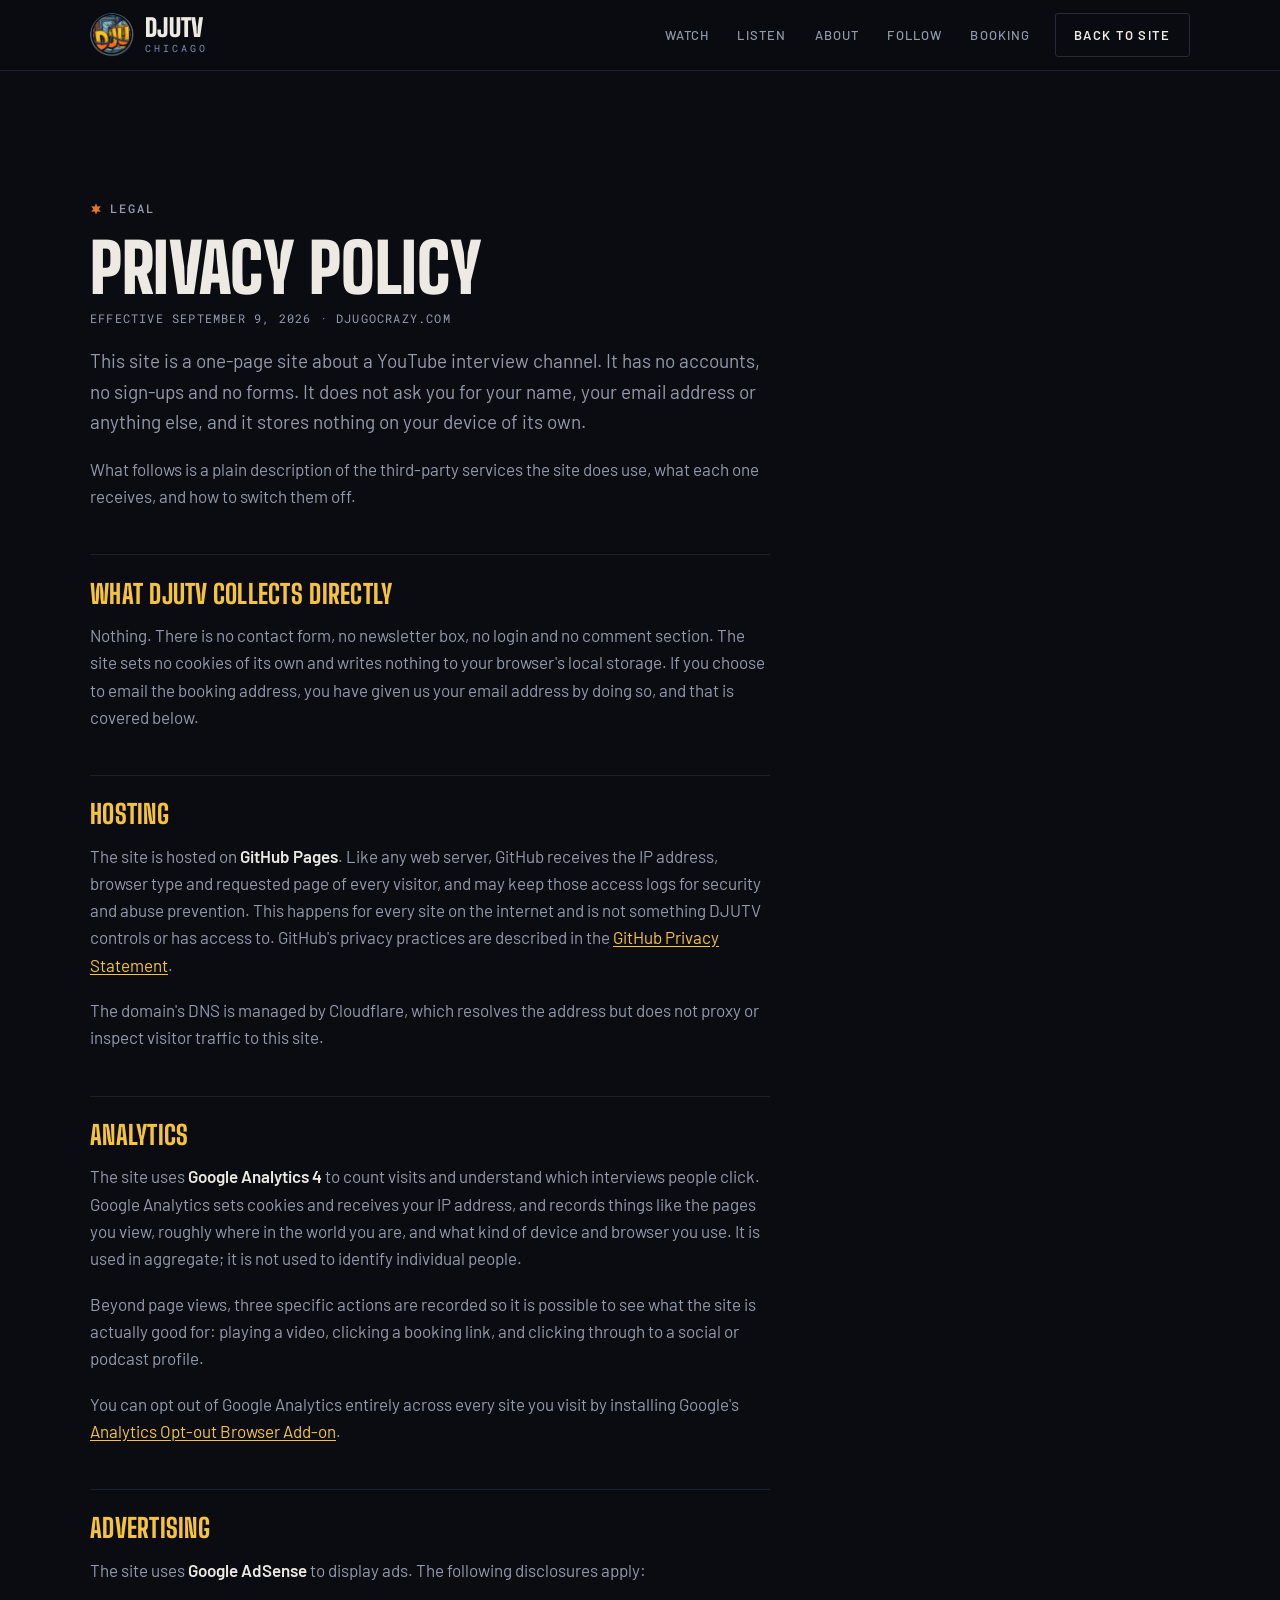
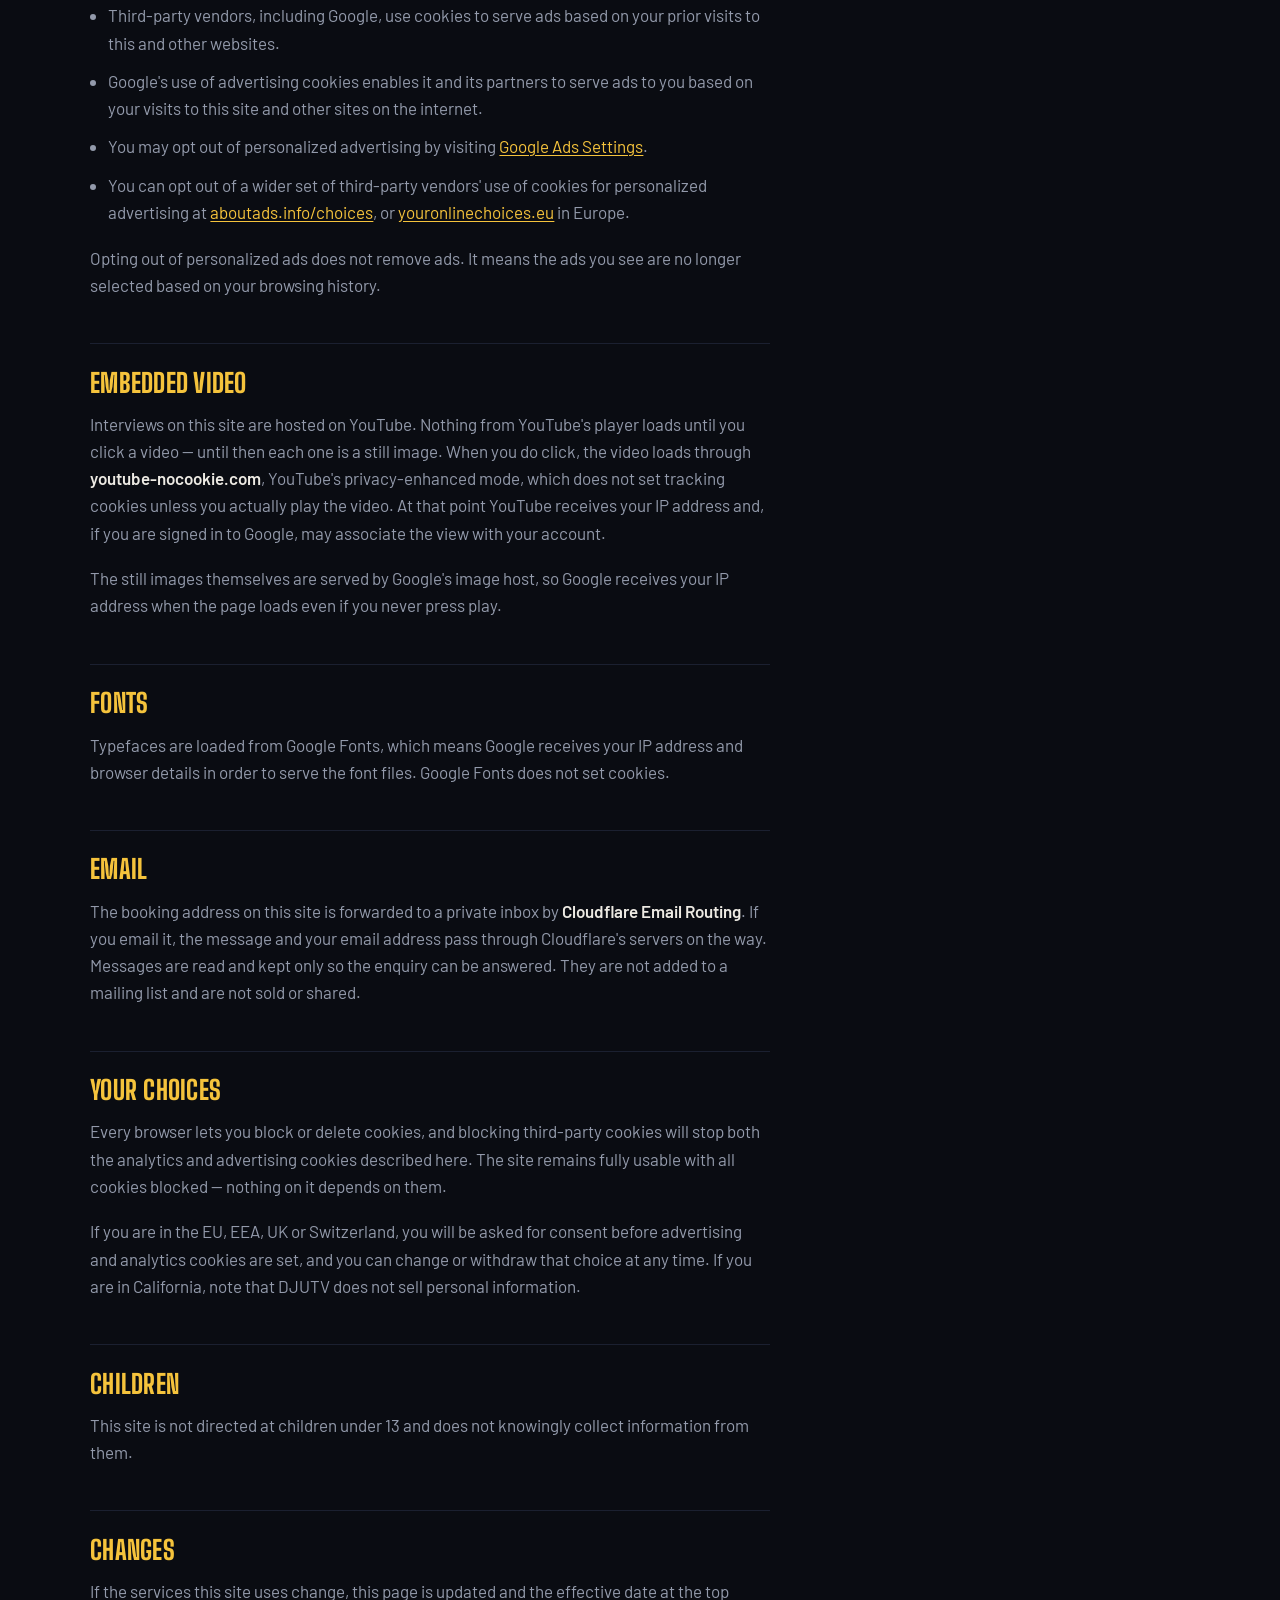
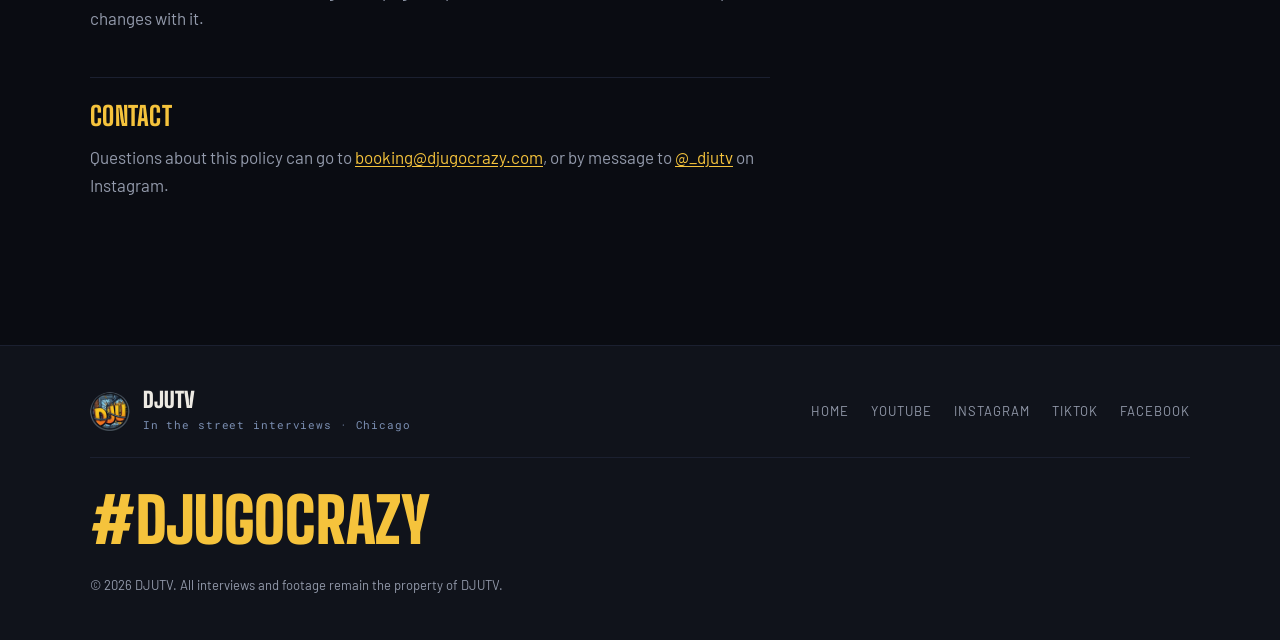
==== privacy.html @ 89e709fd "Add the privacy policy AdSense approval requires AdSense will not approve a site that has no privacy" ====
<!doctype html>
<html lang="en">
<head>
<meta charset="utf-8">
<meta name="viewport" content="width=device-width, initial-scale=1">
<title>Privacy Policy — DJUTV</title>
<meta name="description" content="How djugocrazy.com handles visitor data: analytics, advertising, embedded video and email.">
<meta name="theme-color" content="#0A0C12">
<link rel="canonical" href="https://djugocrazy.com/privacy.html">
<meta name="robots" content="index, follow">

<link rel="icon" href="assets/img/favicon.png" type="image/png">
<link rel="apple-touch-icon" href="assets/img/dju-logo-sm.png">

<link rel="preconnect" href="https://fonts.googleapis.com">
<link rel="preconnect" href="https://fonts.gstatic.com" crossorigin>
<link rel="stylesheet" href="https://fonts.googleapis.com/css2?family=Big+Shoulders+Display:wght@500;700;800;900&family=Barlow:ital,wght@0,400;0,500;0,600;1,400&family=Roboto+Mono:wght@400;500&display=swap">
<link rel="stylesheet" href="assets/css/styles.css">
</head>
<body>

<svg class="sprite" aria-hidden="true" focusable="false">
  <symbol id="star6" viewBox="0 0 24 24">
    <path d="M12 1 L14.75 7.24 L21.53 6.5 L17.5 12 L21.53 17.5 L14.75 16.76 L12 23 L9.25 16.76 L2.47 17.5 L6.5 12 L2.47 6.5 L9.25 7.24 Z"/>
  </symbol>
</svg>

<a class="skip-link" href="#main">Skip to content</a>

<header class="masthead">
  <div class="wrap masthead__inner">
    <a class="brand" href="index.html">
      <img class="brand__mark" src="assets/img/dju-logo-sm.png" alt="" width="44" height="44">
      <span class="brand__text">
        <span class="brand__name">DJUTV</span>
        <span class="brand__sub">Chicago</span>
      </span>
    </a>
    <nav class="nav" aria-label="Primary">
      <a href="index.html#watch">Watch</a>
      <a href="index.html#listen">Listen</a>
      <a href="index.html#about">About</a>
      <a href="index.html#follow">Follow</a>
      <a href="index.html#booking">Booking</a>
    </nav>
    <a class="btn btn--ghost masthead__cta" href="index.html">Back to site</a>
  </div>
</header>

<main id="main" class="section">
  <div class="wrap">
   <div class="legal">
    <p class="eyebrow"><svg class="star" aria-hidden="true"><use href="#star6"></use></svg> Legal</p>
    <h1 class="legal__title">Privacy Policy</h1>
    <p class="legal__date">Effective September 9, 2026 · djugocrazy.com</p>

    <p class="legal__lede">This site is a one-page site about a YouTube interview channel. It has no
    accounts, no sign-ups and no forms. It does not ask you for your name, your email address or
    anything else, and it stores nothing on your device of its own.</p>

    <p>What follows is a plain description of the third-party services the site does use, what each
    one receives, and how to switch them off.</p>

    <h2>What DJUTV collects directly</h2>
    <p>Nothing. There is no contact form, no newsletter box, no login and no comment section. The
    site sets no cookies of its own and writes nothing to your browser's local storage. If you
    choose to email the booking address, you have given us your email address by doing so, and that
    is covered below.</p>

    <h2>Hosting</h2>
    <p>The site is hosted on <strong>GitHub Pages</strong>. Like any web server, GitHub receives the
    IP address, browser type and requested page of every visitor, and may keep those access logs for
    security and abuse prevention. This happens for every site on the internet and is not something
    DJUTV controls or has access to. GitHub's privacy practices are described in the
    <a href="https://docs.github.com/site-policy/privacy-policies/github-privacy-statement" target="_blank" rel="noopener">GitHub Privacy Statement</a>.</p>
    <p>The domain's DNS is managed by Cloudflare, which resolves the address but does not proxy or
    inspect visitor traffic to this site.</p>

    <h2>Analytics</h2>
    <p>The site uses <strong>Google Analytics 4</strong> to count visits and understand which
    interviews people click. Google Analytics sets cookies and receives your IP address, and records
    things like the pages you view, roughly where in the world you are, and what kind of device and
    browser you use. It is used in aggregate; it is not used to identify individual people.</p>
    <p>Beyond page views, three specific actions are recorded so it is possible to see what the site
    is actually good for: playing a video, clicking a booking link, and clicking through to a social
    or podcast profile.</p>
    <p>You can opt out of Google Analytics entirely across every site you visit by installing
    Google's <a href="https://tools.google.com/dlpage/gaoptout" target="_blank" rel="noopener">Analytics Opt-out Browser Add-on</a>.</p>

    <h2>Advertising</h2>
    <p>The site uses <strong>Google AdSense</strong> to display ads. The following disclosures apply:</p>
    <ul>
      <li>Third-party vendors, including Google, use cookies to serve ads based on your prior visits
      to this and other websites.</li>
      <li>Google's use of advertising cookies enables it and its partners to serve ads to you based
      on your visits to this site and other sites on the internet.</li>
      <li>You may opt out of personalized advertising by visiting
      <a href="https://www.google.com/settings/ads" target="_blank" rel="noopener">Google Ads Settings</a>.</li>
      <li>You can opt out of a wider set of third-party vendors' use of cookies for personalized
      advertising at <a href="https://www.aboutads.info/choices/" target="_blank" rel="noopener">aboutads.info/choices</a>,
      or <a href="https://www.youronlinechoices.eu/" target="_blank" rel="noopener">youronlinechoices.eu</a> in Europe.</li>
    </ul>
    <p>Opting out of personalized ads does not remove ads. It means the ads you see are no longer
    selected based on your browsing history.</p>

    <h2>Embedded video</h2>
    <p>Interviews on this site are hosted on YouTube. Nothing from YouTube's player loads until you
    click a video — until then each one is a still image. When you do click, the video loads through
    <strong>youtube-nocookie.com</strong>, YouTube's privacy-enhanced mode, which does not set
    tracking cookies unless you actually play the video. At that point YouTube receives your IP
    address and, if you are signed in to Google, may associate the view with your account.</p>
    <p>The still images themselves are served by Google's image host, so Google receives your IP
    address when the page loads even if you never press play.</p>

    <h2>Fonts</h2>
    <p>Typefaces are loaded from Google Fonts, which means Google receives your IP address and
    browser details in order to serve the font files. Google Fonts does not set cookies.</p>

    <h2>Email</h2>
    <p>The booking address on this site is forwarded to a private inbox by
    <strong>Cloudflare Email Routing</strong>. If you email it, the message and your email address
    pass through Cloudflare's servers on the way. Messages are read and kept only so the enquiry can
    be answered. They are not added to a mailing list and are not sold or shared.</p>

    <h2>Your choices</h2>
    <p>Every browser lets you block or delete cookies, and blocking third-party cookies will stop
    both the analytics and advertising cookies described here. The site remains fully usable with
    all cookies blocked — nothing on it depends on them.</p>
    <p>If you are in the EU, EEA, UK or Switzerland, you will be asked for consent before
    advertising and analytics cookies are set, and you can change or withdraw that choice at any
    time. If you are in California, note that DJUTV does not sell personal information.</p>

    <h2>Children</h2>
    <p>This site is not directed at children under 13 and does not knowingly collect information
    from them.</p>

    <h2>Changes</h2>
    <p>If the services this site uses change, this page is updated and the effective date at the top
    changes with it.</p>

    <h2>Contact</h2>
    <p>Questions about this policy can go to
    <a href="mailto:booking@djugocrazy.com">booking@djugocrazy.com</a>, or by message to
    <a href="https://www.instagram.com/_djutv" target="_blank" rel="noopener">@_djutv</a> on Instagram.</p>
   </div>
  </div>
</main>

<footer class="footer">
  <div class="wrap footer__inner">
    <div class="footer__brand">
      <img src="assets/img/dju-logo-sm.png" alt="" width="40" height="40">
      <div>
        <p class="footer__name">DJUTV</p>
        <p class="footer__tag">In the street interviews · Chicago</p>
      </div>
    </div>
    <nav class="footer__nav" aria-label="Footer">
      <a href="index.html">Home</a>
      <a href="https://www.youtube.com/@DJUTV" target="_blank" rel="noopener">YouTube</a>
      <a href="https://www.instagram.com/_djutv" target="_blank" rel="noopener">Instagram</a>
      <a href="https://www.tiktok.com/@djutv" target="_blank" rel="noopener">TikTok</a>
      <a href="https://www.facebook.com/DJUTV" target="_blank" rel="noopener">Facebook</a>
    </nav>
    <p class="footer__slogan">#DJUGOCRAZY</p>
    <p class="footer__legal">&copy; <span data-year>2026</span> DJUTV. All interviews and footage remain the property of DJUTV.</p>
  </div>
</footer>

<script src="assets/js/main.js" defer></script>
</body>
</html>
---- assets/css/styles.css ----
/* DJUTV — Chicago street-press identity.
   Palette sampled directly from the DJU logo: gold letterforms, ember halftone,
   steel-blue comic panel, blue-black ground. Committed dark theme by design. */

:root {
  --ink:        #0A0C12;
  --ink-2:      #10131B;
  --ink-3:      #171B26;
  --line:       #242A3A;
  --line-soft:  #1B2030;

  --gold:       #F5C33C;
  --gold-deep:  #C2941F;
  --ember:      #E0762A;
  --steel:      #7C90B4;

  --bone:       #EDEAE3;
  --ash:        #939AAB;

  --font-display: "Big Shoulders Display", "Oswald", "Arial Narrow", "Haettenschweiler", Impact, sans-serif;
  --font-body:    "Barlow", system-ui, -apple-system, "Segoe UI", sans-serif;
  --font-mono:    "Roboto Mono", ui-monospace, "SFMono-Regular", Menlo, monospace;

  --wrap:   1180px;
  --gutter: clamp(1.25rem, 4vw, 2.5rem);

  --step:   clamp(5.5rem, 10vw, 9rem);
  --radius: 3px;
}

*, *::before, *::after { box-sizing: border-box; }

html { scroll-behavior: smooth; }
@media (prefers-reduced-motion: reduce) {
  html { scroll-behavior: auto; }
  *, *::before, *::after { animation-duration: .001ms !important; animation-iteration-count: 1 !important; transition-duration: .001ms !important; }
}

body {
  margin: 0;
  background: var(--ink);
  color: var(--bone);
  font-family: var(--font-body);
  font-size: 1.0625rem;
  line-height: 1.6;
  -webkit-font-smoothing: antialiased;
}

img { max-width: 100%; display: block; }
img[hidden] { display: none; }

a { color: var(--gold); text-decoration: none; }

:focus-visible { outline: 2px solid var(--gold); outline-offset: 3px; }

.sprite { position: absolute; width: 0; height: 0; overflow: hidden; }

.wrap { width: 100%; max-width: var(--wrap); margin-inline: auto; padding-inline: var(--gutter); }

.skip-link {
  position: absolute; left: -9999px; top: 0; z-index: 100;
  background: var(--gold); color: var(--ink);
  padding: .75rem 1.25rem; font-weight: 600;
}
.skip-link:focus { left: 0; }

/* ---------- shared type ---------- */

.eyebrow {
  display: flex; align-items: center; gap: .5rem;
  margin: 0 0 1rem;
  font-family: var(--font-mono);
  font-size: .75rem; font-weight: 500;
  letter-spacing: .16em; text-transform: uppercase;
  color: var(--steel);
}
.star { width: 12px; height: 12px; flex: none; fill: var(--ember); }

.section__title {
  margin: 0;
  font-family: var(--font-display);
  font-weight: 800;
  font-size: clamp(2.1rem, 4.6vw, 3.4rem);
  line-height: .96;
  letter-spacing: -.005em;
  text-transform: uppercase;
  text-wrap: balance;
  color: var(--bone);
}

.prose { margin: 0 0 1.15rem; max-width: 62ch; color: var(--ash); }
.prose strong { color: var(--bone); font-weight: 600; }
.prose:last-child { margin-bottom: 0; }

.meta {
  margin: 0;
  display: flex; align-items: center; gap: .55rem;
  font-family: var(--font-mono); font-size: .75rem;
  letter-spacing: .05em; color: var(--ash);
  font-variant-numeric: tabular-nums;
}
.meta__dot { width: 3px; height: 3px; border-radius: 50%; background: var(--line); flex: none; }

.btn {
  display: inline-flex; align-items: center; justify-content: center;
  padding: .95rem 1.6rem;
  font-family: var(--font-body);
  font-size: .8125rem; font-weight: 600;
  letter-spacing: .1em; text-transform: uppercase;
  border-radius: var(--radius);
  border: 1px solid transparent;
  transition: background-color .18s ease, color .18s ease, border-color .18s ease;
}
.btn--gold { background: var(--gold); color: var(--ink); }
.btn--gold:hover { background: #FFD65E; }
.btn--ghost { border-color: var(--line); color: var(--bone); }
.btn--ghost:hover { border-color: var(--steel); background: var(--ink-2); }

/* ---------- masthead ---------- */

.masthead {
  position: sticky; top: 0; z-index: 40;
  background: rgba(10, 12, 18, .88);
  backdrop-filter: blur(14px);
  border-bottom: 1px solid var(--line-soft);
}
.masthead__inner { display: flex; align-items: center; gap: 1.5rem; height: 70px; }

.brand { display: flex; align-items: center; gap: .7rem; margin-right: auto; color: var(--bone); }
.brand__mark { width: 44px; height: 44px; border-radius: 50%; }
.brand__text { display: flex; flex-direction: column; line-height: 1; }
.brand__name {
  font-family: var(--font-display); font-weight: 900;
  font-size: 1.55rem; letter-spacing: .01em; text-transform: uppercase;
}
.brand__sub {
  font-family: var(--font-mono); font-size: .625rem;
  letter-spacing: .3em; text-transform: uppercase; color: var(--steel); margin-top: .2rem;
}

.nav { display: flex; gap: 1.75rem; }
.nav a {
  font-size: .8125rem; font-weight: 500; letter-spacing: .09em;
  text-transform: uppercase; color: var(--ash);
  transition: color .18s ease;
}
.nav a:hover { color: var(--bone); }

.masthead__cta { padding: .65rem 1.15rem; }

@media (max-width: 940px) { .nav { display: none; } }
@media (max-width: 420px) { .masthead__cta { display: none; } }

/* ---------- hero ---------- */

.hero { position: relative; overflow: hidden; padding-top: clamp(3rem, 7vw, 5.5rem); }
.hero__dots {
  position: absolute; inset: 0; width: 100%; height: 100%;
  z-index: 0; pointer-events: none; opacity: .5;
}
.hero > .wrap { position: relative; z-index: 1; }

.hero__inner {
  display: grid; grid-template-columns: minmax(0, 1.3fr) minmax(0, .7fr);
  gap: clamp(2rem, 5vw, 4rem); align-items: center;
  padding-bottom: clamp(3.25rem, 7vw, 5.5rem);
}
/* Sits above the badge so a wide fallback face can never be overlapped by it. */
.hero__copy { min-width: 0; position: relative; z-index: 2; }

.hero__title {
  margin: 0 0 1.5rem;
  font-family: var(--font-display);
  font-weight: 900;
  font-size: clamp(2.9rem, 8.4vw, 6.6rem);
  line-height: .84;
  letter-spacing: -.015em;
  text-transform: uppercase;
  color: var(--bone);
}
.hero__title em {
  font-style: normal;
  color: var(--gold);
  -webkit-text-stroke: 0;
}

.hero__lede { margin: 0 0 2.25rem; max-width: 46ch; font-size: clamp(1.0625rem, 1.5vw, 1.25rem); color: var(--ash); }
.hero__lede strong { color: var(--bone); font-weight: 600; }

.hero__actions { display: flex; flex-wrap: wrap; gap: .75rem; }

.hero__badge {
  justify-self: center;
  display: flex; flex-direction: column; align-items: center;
}
.hero__badge img {
  width: min(340px, 100%); height: auto;
  filter: drop-shadow(0 24px 60px rgba(0,0,0,.7));
}

.slogan {
  margin: 1.35rem 0 0;
  font-family: var(--font-display); font-weight: 800;
  font-size: clamp(1.3rem, 2.5vw, 1.85rem);
  line-height: 1; letter-spacing: .03em; text-transform: uppercase;
  color: var(--gold);
}

@media (max-width: 860px) {
  .hero__inner { grid-template-columns: 1fr; }
  .hero__badge { order: -1; justify-self: start; align-items: flex-start; }
  .hero__badge img { width: min(180px, 45%); }
  .slogan { margin-top: 1rem; }
}

/* ---------- stats ---------- */

.stats {
  display: grid; grid-template-columns: repeat(4, 1fr);
  margin: 0; padding: 2.25rem 0;
  border-top: 1px solid var(--line-soft);
  border-bottom: 1px solid var(--line-soft);
}
.stat { padding-inline: 1.25rem; border-left: 1px solid var(--line-soft); }
.stat:first-child { padding-left: 0; border-left: 0; }
.stat dt {
  font-family: var(--font-mono); font-size: .6875rem;
  letter-spacing: .14em; text-transform: uppercase; color: var(--steel);
}
.stat dd {
  margin: .35rem 0 0;
  font-family: var(--font-display); font-weight: 800;
  font-size: clamp(1.9rem, 3.6vw, 2.9rem); line-height: 1;
  color: var(--gold);
  font-variant-numeric: tabular-nums;
}
@media (max-width: 720px) {
  .stats { grid-template-columns: repeat(2, 1fr); gap: 1.5rem 0; }
  .stat:nth-child(odd) { padding-left: 0; border-left: 0; }
}

/* ---------- ticker ---------- */

.ticker {
  overflow: hidden; border-bottom: 1px solid var(--line-soft);
  background: var(--ink-2); padding: .9rem 0;
}
.ticker__track { display: flex; width: max-content; animation: slide 48s linear infinite; }
.ticker__set { display: flex; align-items: center; padding-right: 2.5rem; }
.ticker__set b {
  font-family: var(--font-display); font-weight: 700;
  font-size: 1.35rem; letter-spacing: .02em; text-transform: uppercase;
  color: var(--ash); white-space: nowrap;
}
.ticker__set i { width: 6px; height: 6px; margin: 0 1.5rem; background: var(--ember); flex: none; transform: rotate(45deg); }
@keyframes slide { from { transform: translateX(0); } to { transform: translateX(-50%); } }
@media (prefers-reduced-motion: reduce) { .ticker__track { animation: none; } }

/* ---------- sections ---------- */

.section { padding-block: var(--step); }
.section--alt { background: var(--ink-2); border-block: 1px solid var(--line-soft); }

.section__head {
  display: grid; grid-template-columns: 1fr auto; align-items: end;
  gap: 1rem; margin-bottom: clamp(2.5rem, 5vw, 3.75rem);
}
.section__head .eyebrow { grid-column: 1; margin-bottom: .6rem; }
.section__head .section__title { grid-column: 1; }
.section__link {
  grid-column: 2; grid-row: 2;
  font-family: var(--font-mono); font-size: .75rem;
  letter-spacing: .1em; text-transform: uppercase; color: var(--steel);
  white-space: nowrap;
}
.section__link:hover { color: var(--gold); }
@media (max-width: 640px) {
  .section__head { grid-template-columns: 1fr; }
  .section__link { grid-column: 1; grid-row: auto; }
}

/* ---------- player ---------- */

.player {
  position: relative; display: block; width: 100%;
  aspect-ratio: 16 / 9; padding: 0; margin: 0;
  border: 1px solid var(--line-soft); border-radius: var(--radius);
  background: var(--ink-3); overflow: hidden; cursor: pointer;
}
.player__thumb { position: absolute; inset: 0; width: 100%; height: 100%; object-fit: cover; z-index: 1; }
.player__poster {
  position: absolute; inset: 0; z-index: 0;
  display: grid; place-content: center; text-align: center;
  background: linear-gradient(145deg, #1D2434 0%, #10131B 60%, #241A0E 100%);
  font-family: var(--font-display); font-weight: 800;
  font-size: clamp(1.6rem, 4vw, 2.6rem); line-height: .95;
  text-transform: uppercase; letter-spacing: .02em; color: var(--gold-deep);
}
.player__play {
  position: absolute; z-index: 2; left: 50%; top: 50%;
  transform: translate(-50%, -50%);
  width: 66px; height: 66px; border-radius: 50%;
  display: grid; place-items: center;
  background: rgba(10, 12, 18, .72);
  border: 2px solid var(--gold);
  transition: background-color .2s ease, transform .2s ease;
}
.player__play svg { width: 26px; height: 26px; fill: var(--gold); margin-left: 3px; }
.player:hover .player__play { background: var(--gold); transform: translate(-50%, -50%) scale(1.06); }
.player:hover .player__play svg { fill: var(--ink); }
.player iframe { position: absolute; inset: 0; width: 100%; height: 100%; border: 0; z-index: 3; }

/* ---------- lead story ---------- */

.lead {
  display: grid; grid-template-columns: minmax(0, 1.5fr) minmax(0, 1fr);
  gap: clamp(1.75rem, 3.5vw, 3rem); align-items: center;
  padding-bottom: clamp(3rem, 6vw, 4.5rem);
  margin-bottom: clamp(3rem, 6vw, 4.5rem);
  border-bottom: 1px solid var(--line-soft);
}
.lead__body { display: flex; flex-direction: column; align-items: flex-start; gap: 1.05rem; }
.lead__title {
  margin: 0;
  font-family: var(--font-display); font-weight: 800;
  font-size: clamp(1.75rem, 3.1vw, 2.5rem); line-height: 1;
  text-transform: uppercase; text-wrap: balance; color: var(--bone);
}
.lead__dek { margin: 0; color: var(--ash); max-width: 44ch; }

.tag {
  margin: 0; padding: .3rem .6rem;
  font-family: var(--font-mono); font-size: .625rem; font-weight: 500;
  letter-spacing: .16em; text-transform: uppercase;
  border-radius: 2px;
}
.tag--live { background: rgba(224, 118, 42, .14); color: var(--ember); border: 1px solid rgba(224, 118, 42, .3); }

@media (max-width: 800px) { .lead { grid-template-columns: 1fr; } }

/* ---------- video grid ---------- */

.grid {
  display: grid; grid-template-columns: repeat(3, minmax(0, 1fr));
  gap: clamp(1.75rem, 3.5vw, 2.75rem);
}
.card { display: flex; flex-direction: column; gap: .95rem; }
.card__title {
  margin: 0;
  font-family: var(--font-body); font-weight: 600;
  font-size: 1.0625rem; line-height: 1.35; color: var(--bone);
}
@media (max-width: 900px) { .grid { grid-template-columns: repeat(2, minmax(0, 1fr)); } }
@media (max-width: 560px) { .grid { grid-template-columns: 1fr; } }

/* ---------- listen ---------- */

.listen {
  display: grid; grid-template-columns: minmax(0, 1fr) minmax(0, 1fr);
  gap: clamp(2rem, 5vw, 4rem); align-items: center;
}
.listen__copy .section__title { margin-bottom: 1.15rem; }

.platforms { list-style: none; margin: 0; padding: 0; display: flex; flex-direction: column; }
.platforms li + li { border-top: 1px solid var(--line-soft); }
.platforms a {
  display: flex; align-items: baseline; justify-content: space-between; gap: 1rem;
  padding: 1.15rem .25rem; color: var(--bone);
  transition: padding-inline-start .2s ease, color .2s ease;
}
.platforms a:hover { padding-inline-start: .9rem; color: var(--gold); }
.platforms__name { font-family: var(--font-display); font-weight: 700; font-size: 1.6rem; text-transform: uppercase; }
.platforms__go { font-family: var(--font-mono); font-size: .6875rem; letter-spacing: .14em; text-transform: uppercase; color: var(--steel); }
@media (max-width: 800px) { .listen { grid-template-columns: 1fr; } }

/* ---------- about ---------- */

.about {
  display: grid; grid-template-columns: minmax(0, 1.45fr) minmax(0, .8fr);
  gap: clamp(2rem, 5vw, 4rem);
}
.about__main .section__title { margin-bottom: 1.35rem; }

.about__side { border-top: 2px solid var(--gold); padding-top: 1.4rem; }
.about__sideTitle {
  margin: 0 0 1.1rem;
  font-family: var(--font-mono); font-size: .6875rem; font-weight: 500;
  letter-spacing: .16em; text-transform: uppercase; color: var(--steel);
}
.coverage { list-style: none; margin: 0; padding: 0; display: flex; flex-direction: column; gap: 1.2rem; }
.coverage li { font-size: .9375rem; line-height: 1.5; color: var(--ash); }
.coverage span {
  display: block; margin-bottom: .2rem;
  font-family: var(--font-display); font-weight: 700; font-size: 1.3rem;
  text-transform: uppercase; letter-spacing: .01em; color: var(--bone);
}
@media (max-width: 820px) { .about { grid-template-columns: 1fr; } }

/* ---------- socials ---------- */

.socials {
  list-style: none; margin: 0; padding: 0;
  display: grid; grid-template-columns: repeat(3, minmax(0, 1fr)); gap: 1px;
  background: var(--line-soft); border: 1px solid var(--line-soft);
}
.social a {
  display: flex; flex-direction: column; gap: .45rem;
  height: 100%; padding: 1.9rem 1.6rem;
  background: var(--ink-2); color: var(--bone);
  transition: background-color .2s ease;
}
.social a:hover { background: var(--ink-3); }
.social__net {
  font-family: var(--font-mono); font-size: .6875rem;
  letter-spacing: .16em; text-transform: uppercase; color: var(--steel);
}
.social__handle {
  font-family: var(--font-display); font-weight: 800;
  font-size: 1.65rem; line-height: 1; text-transform: uppercase;
}
.social__count { font-family: var(--font-mono); font-size: .75rem; color: var(--ash); font-variant-numeric: tabular-nums; }
.social--lead a { background: var(--ink-3); box-shadow: inset 3px 0 0 var(--gold); }
.social--lead .social__handle { color: var(--gold); }
/* Five networks in a three-track grid: the lead takes two so no card sits alone. */
.social--lead { grid-column: span 2; }
@media (max-width: 860px) { .socials { grid-template-columns: repeat(2, minmax(0, 1fr)); } }
@media (max-width: 480px) {
  .socials { grid-template-columns: 1fr; }
  .social--lead { grid-column: auto; }
}

/* ---------- booking ---------- */

.booking { background: var(--ink); }
.booking__inner { max-width: 720px; }
.booking__title {
  margin: 0 0 1.15rem;
  font-family: var(--font-display); font-weight: 900;
  font-size: clamp(3rem, 8vw, 5.5rem); line-height: .85;
  text-transform: uppercase; letter-spacing: -.01em; color: var(--gold);
}
.booking__prose { margin-bottom: 2rem; }
.booking__actions { display: flex; flex-wrap: wrap; gap: .75rem; }

/* ---------- legal pages ---------- */

.legal { max-width: 68ch; }
.legal__title {
  margin: 0 0 .6rem;
  font-family: var(--font-display); font-weight: 900;
  font-size: clamp(2.6rem, 6.5vw, 4.25rem); line-height: .92;
  text-transform: uppercase; letter-spacing: -.005em; color: var(--bone);
}
.legal__date {
  margin: 0 0 2.5rem;
  font-family: var(--font-mono); font-size: .75rem;
  letter-spacing: .1em; text-transform: uppercase; color: var(--steel);
}
.legal__lede { font-size: 1.1875rem; color: var(--bone); }

.legal h2 {
  margin: 2.75rem 0 .85rem;
  padding-top: 1.6rem;
  border-top: 1px solid var(--line-soft);
  font-family: var(--font-display); font-weight: 800;
  font-size: 1.65rem; line-height: 1.05;
  text-transform: uppercase; letter-spacing: .01em; color: var(--gold);
}
.legal p { margin: 0 0 1.15rem; color: var(--ash); }
.legal p strong { color: var(--bone); font-weight: 600; }
.legal ul { margin: 0 0 1.15rem; padding-left: 1.15rem; color: var(--ash); }
.legal li { margin-bottom: .7rem; }
.legal a { text-decoration: underline; text-underline-offset: 2px; }
.legal a:hover { color: #FFD65E; }

/* ---------- footer ---------- */

.footer { border-top: 1px solid var(--line-soft); padding-block: 2.75rem; background: var(--ink-2); }
.footer__inner { display: grid; gap: 1.5rem; }
.footer__brand { display: flex; align-items: center; gap: .8rem; }
.footer__brand img { border-radius: 50%; }
.footer__name {
  margin: 0; font-family: var(--font-display); font-weight: 900;
  font-size: 1.35rem; text-transform: uppercase; line-height: 1; color: var(--bone);
}
.footer__tag { margin: .25rem 0 0; font-family: var(--font-mono); font-size: .6875rem; letter-spacing: .08em; color: var(--steel); }
.footer__nav { display: flex; flex-wrap: wrap; gap: 1.35rem; }
.footer__nav a {
  font-size: .8125rem; letter-spacing: .08em; text-transform: uppercase; color: var(--ash);
  transition: color .18s ease;
}
.footer__nav a:hover { color: var(--gold); }
.footer__legal { margin: 0; font-size: .8125rem; color: var(--ash); }
.footer__slogan {
  margin: 0;
  font-family: var(--font-display); font-weight: 900;
  font-size: clamp(2.1rem, 6.5vw, 3.9rem); line-height: 1;
  letter-spacing: -.005em; text-transform: uppercase;
  color: var(--gold);
}

@media (min-width: 860px) {
  .footer__inner { grid-template-columns: auto 1fr; align-items: center; }
  .footer__nav { justify-content: flex-end; }
  .footer__slogan { grid-column: 1 / -1; padding-top: 1.9rem; border-top: 1px solid var(--line-soft); }
  .footer__legal { grid-column: 1 / -1; }
}
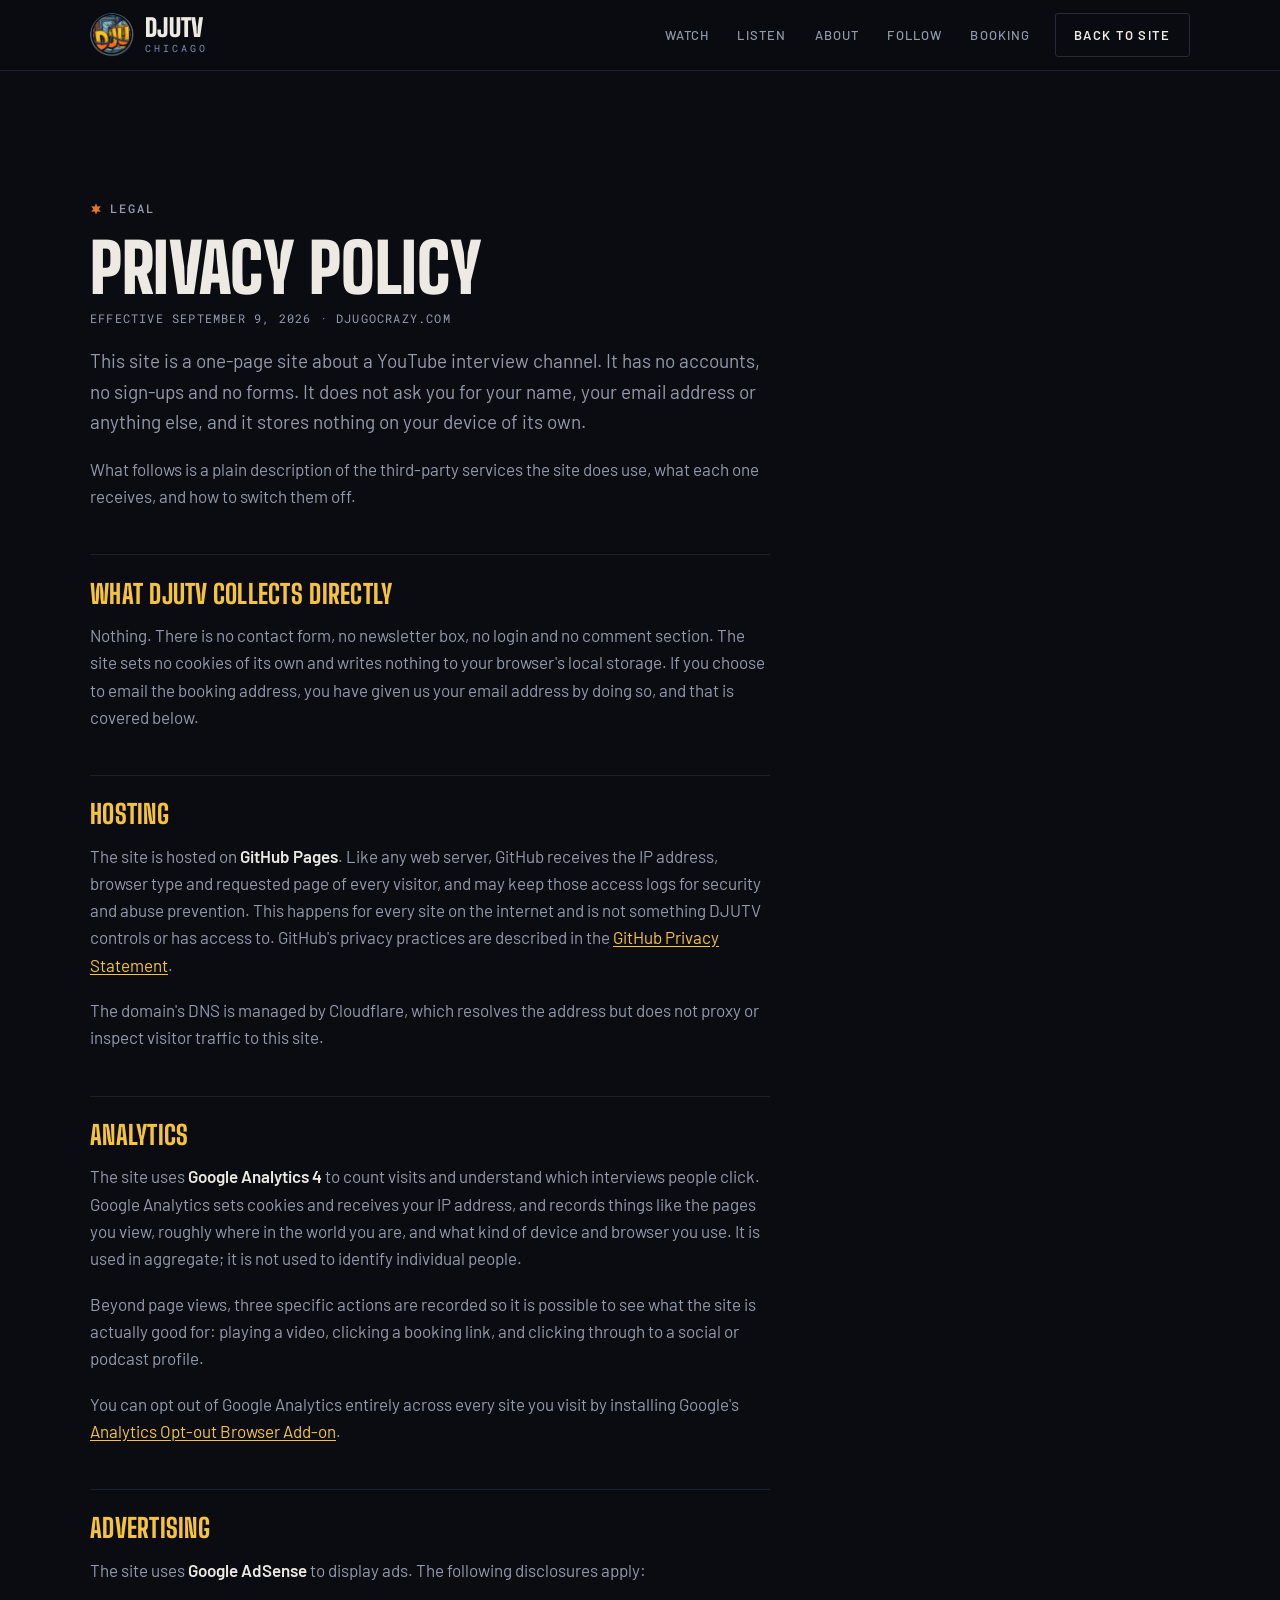
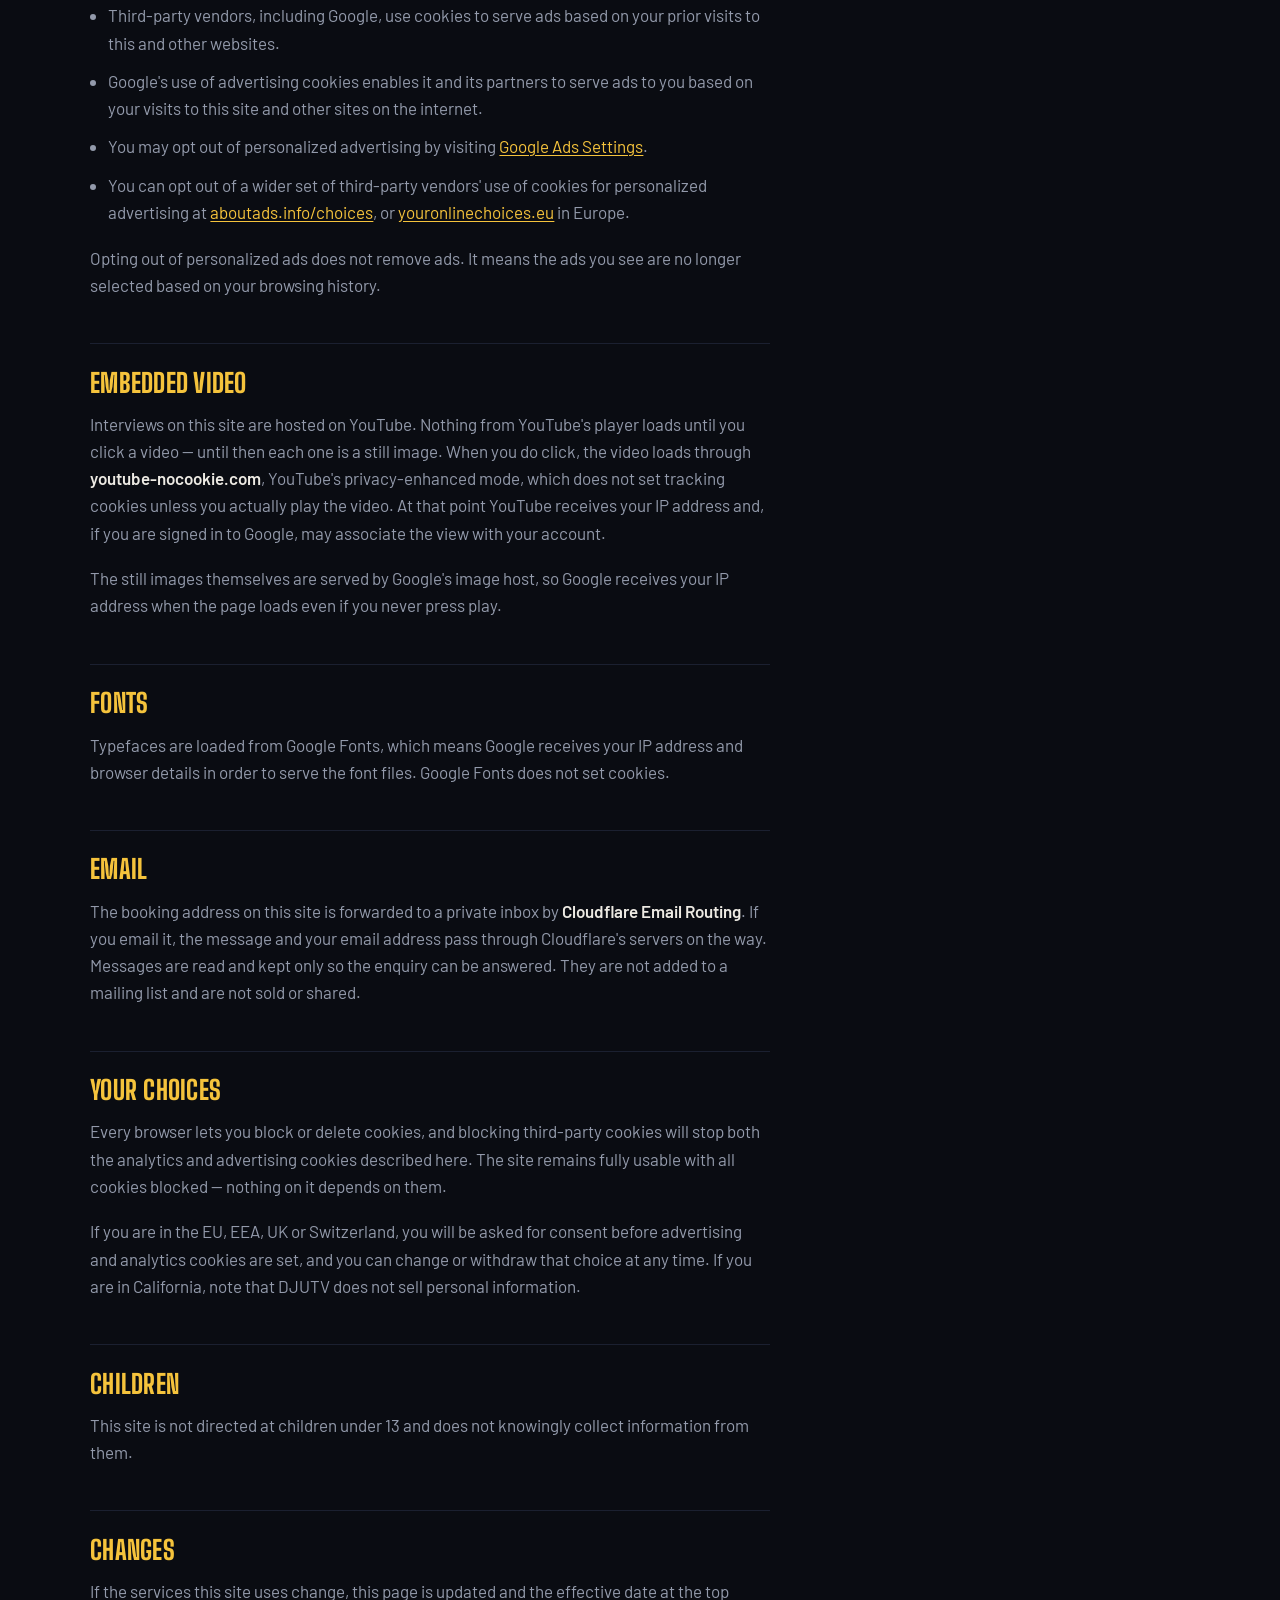
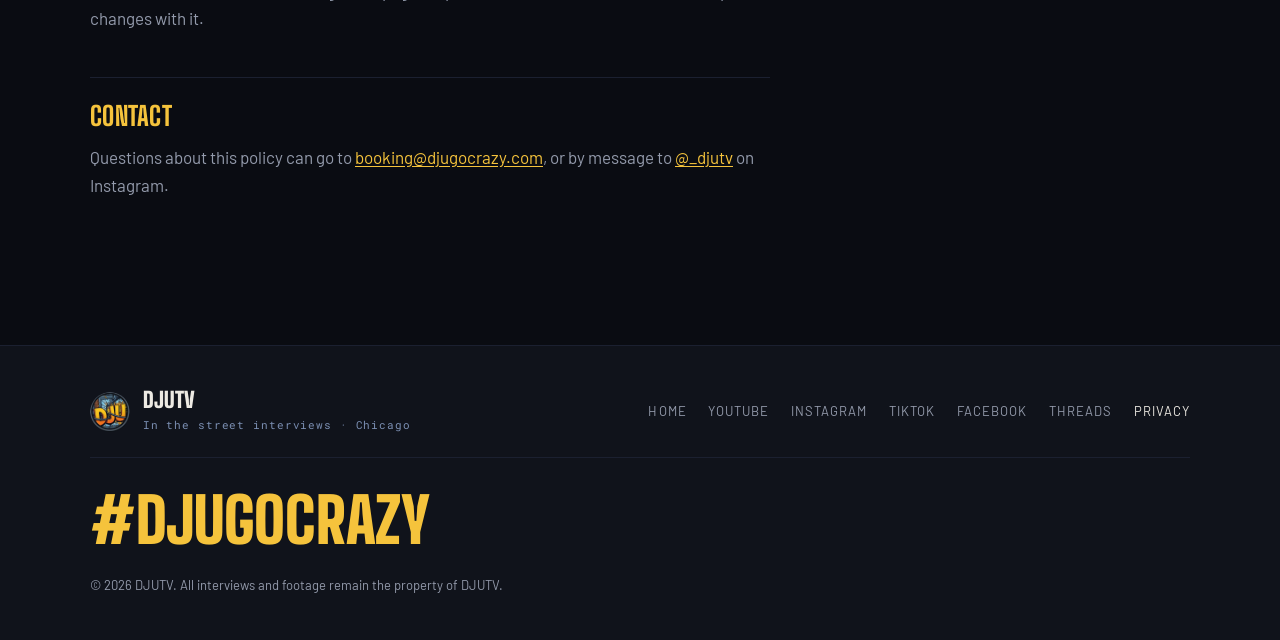
==== commit 66bac158: "Rewrite the Couch bio, add a ticker pause control and a mobile menu The Couch section drops its plac" ====
--- a/privacy.html
+++ b/privacy.html
@@ -36,7 +36,12 @@
         <span class="brand__sub">Chicago</span>
       </span>
     </a>
-    <nav class="nav" aria-label="Primary">
+    <button class="btn btn--ghost menu-toggle" type="button" aria-expanded="false" aria-controls="primary-nav">
+      <svg class="menu-toggle__open" viewBox="0 0 16 16" aria-hidden="true"><path d="M2 4h12M2 8h12M2 12h12"/></svg>
+      <svg class="menu-toggle__close" viewBox="0 0 16 16" aria-hidden="true"><path d="M3.5 3.5l9 9M12.5 3.5l-9 9"/></svg>
+      Menu
+    </button>
+    <nav class="nav" id="primary-nav" aria-label="Primary">
       <a href="index.html#watch">Watch</a>
       <a href="index.html#listen">Listen</a>
       <a href="index.html#about">About</a>
@@ -161,6 +166,8 @@
       <a href="https://www.instagram.com/_djutv" target="_blank" rel="noopener">Instagram</a>
       <a href="https://www.tiktok.com/@djutv" target="_blank" rel="noopener">TikTok</a>
       <a href="https://www.facebook.com/DJUTV" target="_blank" rel="noopener">Facebook</a>
+      <a href="https://www.threads.net/@_djutv" target="_blank" rel="noopener">Threads</a>
+      <a href="privacy.html" aria-current="page">Privacy</a>
     </nav>
     <p class="footer__slogan">#DJUGOCRAZY</p>
     <p class="footer__legal">&copy; <span data-year>2026</span> DJUTV. All interviews and footage remain the property of DJUTV.</p>
--- a/assets/css/styles.css
+++ b/assets/css/styles.css
@@ -17,7 +17,9 @@
   --bone:       #EDEAE3;
   --ash:        #939AAB;
 
-  --font-display: "Big Shoulders Display", "Oswald", "Arial Narrow", "Haettenschweiler", Impact, sans-serif;
+  /* The condensed fallbacks keep headlines close to the brand face while it loads or if it fails:
+     Avenir Next Condensed ships with iOS, sans-serif-condensed is Android's Roboto Condensed. */
+  --font-display: "Big Shoulders Display", "Oswald", "Arial Narrow", "Avenir Next Condensed", "Roboto Condensed", "sans-serif-condensed", "Haettenschweiler", Impact, sans-serif;
   --font-body:    "Barlow", system-ui, -apple-system, "Segoe UI", sans-serif;
   --font-mono:    "Roboto Mono", ui-monospace, "SFMono-Regular", Menlo, monospace;
 
@@ -44,6 +46,9 @@
   font-size: 1.0625rem;
   line-height: 1.6;
   -webkit-font-smoothing: antialiased;
+  /* A word only breaks when it cannot fit on a line by itself, e.g. a headline set in a wide
+     fallback face at 320px. With the brand fonts loaded every word fits, so nothing changes. */
+  overflow-wrap: break-word;
 }
 
 img { max-width: 100%; display: block; }
@@ -52,6 +57,10 @@
 a { color: var(--gold); text-decoration: none; }
 
 :focus-visible { outline: 2px solid var(--gold); outline-offset: 3px; }
+
+/* The small text links are under 24px tall on their own. The padding lifts each tap target past
+   that, and the matching negative margin keeps the text and the layout exactly where they were. */
+.nav a, .section__link, .footer__nav a { padding-block: .25rem; margin-block: -.25rem; }
 
 .sprite { position: absolute; width: 0; height: 0; overflow: hidden; }
 
@@ -75,6 +84,8 @@
   color: var(--steel);
 }
 .star { width: 12px; height: 12px; flex: none; fill: var(--ember); }
+/* Keeps a date on one line so a narrow screen wraps before it rather than orphaning the year. */
+.eyebrow__date { white-space: nowrap; }
 
 .section__title {
   margin: 0;
@@ -148,7 +159,33 @@
 
 .masthead__cta { padding: .65rem 1.15rem; }
 
-@media (max-width: 940px) { .nav { display: none; } }
+/* The Menu button exists only on small screens, and only once the script has marked the header
+   with data-menu, so a page without JavaScript never shows a button that cannot work. */
+.menu-toggle { display: none; gap: .55rem; padding: .65rem 1rem; line-height: 1.6; background: transparent; cursor: pointer; }
+.menu-toggle svg { width: 16px; height: 16px; fill: none; stroke: currentColor; stroke-width: 1.75; stroke-linecap: round; }
+.masthead[data-menu="open"] .menu-toggle__open,
+.masthead:not([data-menu="open"]) .menu-toggle__close { display: none; }
+
+@media (max-width: 940px) {
+  .nav { display: none; }
+  .masthead[data-menu] .menu-toggle { display: inline-flex; }
+  /* Open, the same links drop below the header as full-width rows with room to tap. */
+  .masthead[data-menu="open"] .nav {
+    display: flex; flex-direction: column; gap: 0;
+    position: absolute; top: 100%; left: 0; right: 0;
+    padding: .25rem var(--gutter) .75rem;
+    background: var(--ink); border-block: 1px solid var(--line-soft);
+  }
+  .masthead[data-menu="open"] .nav a { padding-block: .9rem; margin-block: 0; font-size: .875rem; }
+  .masthead[data-menu="open"] .nav a + a { border-top: 1px solid var(--line-soft); }
+}
+/* Without JavaScript there is no Menu button, so small screens show the links as a second row,
+   and the taller header scrolls away instead of staying pinned. */
+@media (max-width: 940px) and (scripting: none) {
+  .masthead { position: static; }
+  .masthead__inner { flex-wrap: wrap; height: auto; min-height: 70px; padding-block: .85rem; row-gap: .6rem; }
+  .nav { display: flex; flex-wrap: wrap; order: 1; width: 100%; gap: .6rem 1.4rem; }
+}
 @media (max-width: 420px) { .masthead__cta { display: none; } }
 
 /* ---------- hero ---------- */
@@ -241,20 +278,63 @@
 
 /* ---------- ticker ---------- */
 
+/* One value sets the rhythm. Each name carries its diamond with the gap on both sides, and the
+   set ends on the same gap, so the join between loops matches the space between any two names.
+   53s holds the scroll at about 58px/s for the current list; the README covers changing it. */
 .ticker {
-  overflow: hidden; border-bottom: 1px solid var(--line-soft);
+  --ticker-gap: 2rem;
+  position: relative; overflow: hidden; border-bottom: 1px solid var(--line-soft);
   background: var(--ink-2); padding: .9rem 0;
 }
-.ticker__track { display: flex; width: max-content; animation: slide 48s linear infinite; }
-.ticker__set { display: flex; align-items: center; padding-right: 2.5rem; }
-.ticker__set b {
+.ticker__track { display: flex; width: max-content; }
+/* Nothing moves until the script has added the copy and set data-state, which also reveals the
+   pause button: without JavaScript there is no loop to jump, and motion never appears without a
+   way to stop it. Pausing flips only the play state, so the loop resumes from the same frame. */
+.ticker[data-state] .ticker__track { animation: slide 53s linear infinite; }
+.ticker[data-state="paused"] .ticker__track { animation-play-state: paused; }
+.ticker__set {
+  display: flex; align-items: center; gap: var(--ticker-gap);
+  margin: 0; padding: 0 var(--ticker-gap) 0 0; list-style: none;
+}
+.ticker__set li {
+  display: flex; align-items: center; gap: var(--ticker-gap);
   font-family: var(--font-display); font-weight: 700;
   font-size: 1.35rem; letter-spacing: .02em; text-transform: uppercase;
   color: var(--ash); white-space: nowrap;
 }
-.ticker__set i { width: 6px; height: 6px; margin: 0 1.5rem; background: var(--ember); flex: none; transform: rotate(45deg); }
+.ticker__set li::after { content: ""; width: 6px; height: 6px; flex: none; background: var(--ember); transform: rotate(45deg); }
 @keyframes slide { from { transform: translateX(0); } to { transform: translateX(-50%); } }
-@media (prefers-reduced-motion: reduce) { .ticker__track { animation: none; } }
+
+/* The pause button caps the right end of the strip and the names slide under it. Full strip
+   height makes it an easy tap; the focus ring sits inside because the strip clips overflow. */
+.ticker__toggle {
+  display: none; position: absolute; inset: 0 0 0 auto; z-index: 1;
+  width: 3.25rem; place-items: center; padding: 0;
+  border: 0; border-left: 1px solid var(--line-soft); background: var(--ink-2);
+  color: var(--ash); cursor: pointer; transition: color .18s ease;
+}
+.ticker[data-state] .ticker__toggle { display: grid; }
+.ticker__toggle:hover { color: var(--gold); }
+.ticker__toggle:focus-visible { outline-offset: -6px; }
+.ticker__icon { width: 18px; height: 18px; fill: currentColor; }
+.ticker[data-state="paused"] .ticker__icon--pause,
+.ticker:not([data-state="paused"]) .ticker__icon--play { display: none; }
+
+/* Static presentation, for reduced motion and for browsers without JavaScript: nothing scrolls,
+   the copy and the pause button are hidden, and the one list wraps into compact centered rows
+   on a tighter rhythm, so all twenty names sit in a short block. */
+@media (prefers-reduced-motion: reduce), (scripting: none) {
+  .ticker { --ticker-gap: 1rem; }
+  .ticker__track { width: auto; }
+  .ticker[data-state] .ticker__track { animation: none; }
+  .ticker__set {
+    flex-wrap: wrap; justify-content: center; row-gap: .35rem;
+    width: 100%; max-width: var(--wrap); margin-inline: auto; padding-inline: var(--gutter);
+  }
+  .ticker__set li { font-size: 1.125rem; line-height: 1.35; white-space: normal; }
+  .ticker__set[aria-hidden="true"], .ticker__set li:last-child::after,
+  .ticker[data-state] .ticker__toggle { display: none; }
+}
 
 /* ---------- sections ---------- */
 
@@ -336,6 +416,15 @@
 }
 .tag--live { background: rgba(224, 118, 42, .14); color: var(--ember); border: 1px solid rgba(224, 118, 42, .3); }
 
+/* The "next from DJUTV" teaser reuses the lead layout below the grid, smaller and divided from it. */
+.lead--next {
+  grid-template-columns: minmax(0, 1fr) minmax(0, 1.25fr);
+  margin: clamp(3rem, 6vw, 4.5rem) 0 0;
+  padding: clamp(3rem, 6vw, 4.5rem) 0 0;
+  border-bottom: 0; border-top: 1px solid var(--line-soft);
+}
+.tag--next { background: rgba(124, 144, 180, .12); color: var(--steel); border: 1px solid rgba(124, 144, 180, .3); }
+
 @media (max-width: 800px) { .lead { grid-template-columns: 1fr; } }
 
 /* ---------- video grid ---------- */
@@ -379,7 +468,7 @@
   display: grid; grid-template-columns: minmax(0, 1.45fr) minmax(0, .8fr);
   gap: clamp(2rem, 5vw, 4rem);
 }
-.about__main .section__title { margin-bottom: 1.35rem; }
+.about__main .section__title { margin-bottom: 1.15rem; }
 
 .about__side { border-top: 2px solid var(--gold); padding-top: 1.4rem; }
 .about__sideTitle {
@@ -421,18 +510,28 @@
 .social__count { font-family: var(--font-mono); font-size: .75rem; color: var(--ash); font-variant-numeric: tabular-nums; }
 .social--lead a { background: var(--ink-3); box-shadow: inset 3px 0 0 var(--gold); }
 .social--lead .social__handle { color: var(--gold); }
-/* Five networks in a three-track grid: the lead takes two so no card sits alone. */
-.social--lead { grid-column: span 2; }
+/* Six cards fill the three- and two-track grids evenly; an odd count leaves one card alone. */
 @media (max-width: 860px) { .socials { grid-template-columns: repeat(2, minmax(0, 1fr)); } }
-@media (max-width: 480px) {
-  .socials { grid-template-columns: 1fr; }
-  .social--lead { grid-column: auto; }
-}
+@media (max-width: 480px) { .socials { grid-template-columns: 1fr; } }
+
+/* ---------- couch ---------- */
+
+/* Booking below shares this ground, so the hairline marks the section break. */
+.couch { border-bottom: 1px solid var(--line-soft); }
+.couch__inner {
+  display: grid; grid-template-columns: minmax(0, 3fr) minmax(0, 2fr);
+  gap: clamp(2rem, 5vw, 4rem); align-items: center;
+}
+.couch__copy .section__title { margin-bottom: 1.15rem; }
+.couch__photo {
+  width: 100%; max-width: 440px; height: auto;
+  border: 1px solid var(--line-soft); border-radius: var(--radius);
+}
+@media (max-width: 800px) { .couch__inner { grid-template-columns: 1fr; } }
 
 /* ---------- booking ---------- */
 
 .booking { background: var(--ink); }
-.booking__inner { max-width: 720px; }
 .booking__title {
   margin: 0 0 1.15rem;
   font-family: var(--font-display); font-weight: 900;
@@ -490,6 +589,7 @@
   transition: color .18s ease;
 }
 .footer__nav a:hover { color: var(--gold); }
+.footer__nav a[aria-current="page"] { color: var(--bone); }
 .footer__legal { margin: 0; font-size: .8125rem; color: var(--ash); }
 .footer__slogan {
   margin: 0;
